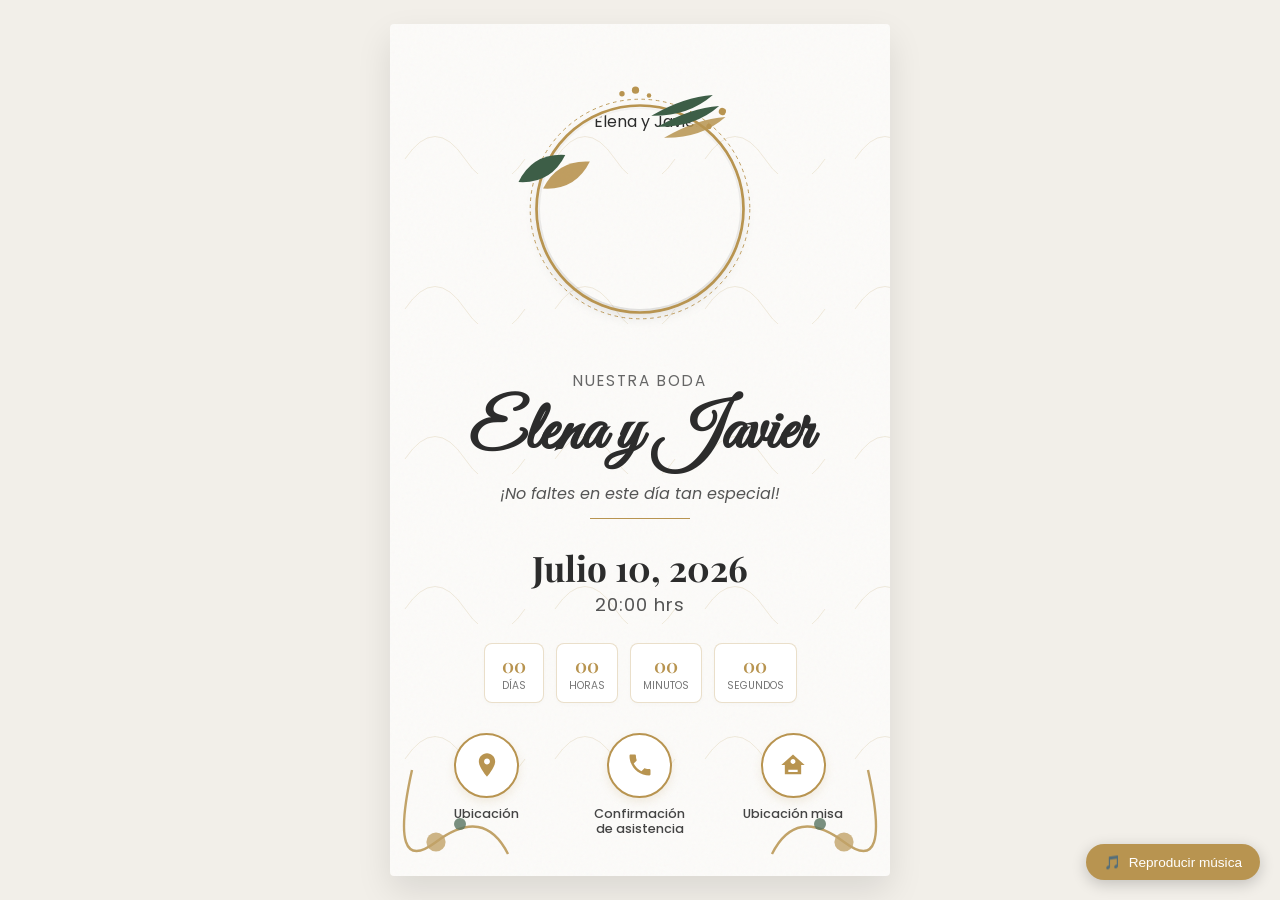
==== invitacion1.html @ 58bc8a08 "Add files via upload" ====
<!DOCTYPE html>
<html lang="es">
<head>
    <meta charset="UTF-8">
    <meta name="viewport" content="width=device-width, initial-scale=1.0">
    <title>Nuestra Boda - Elena y Javier</title>
    <style>
        @import url('https://fonts.googleapis.com/css2?family=Playfair+Display:ital,wght@0,400..900;1,400..900&family=Poppins:wght@300;400;500&display=swap');
        @import url('https://fonts.googleapis.com/css2?family=Great+Vibes&display=swap');

        :root {
            --color-dorado: #b89450;
            --color-verde: #3d5e47;
            --color-fondo: #fcfbf9;
            --color-texto: #2c2c2c;
        }

        * {
            margin: 0;
            padding: 0;
            box-sizing: border-box;
        }

        body {
            font-family: 'Poppins', sans-serif;
            background-color: #f2efe9;
            color: var(--color-texto);
            min-height: 100vh;
            display: flex;
            justify-content: center;
            align-items: center;
            padding: 20px;
        }

        .invitacion {
            background-color: var(--color-fondo);
            /* Simulación de textura de papel elegante con SVG */
            background-image: url("data:image/svg+xml,%3Csvg viewBox='0 0 200 200' xmlns='http://www.w3.org/2000/svg'%3E%3Cfilter id='noiseFilter'%3E%3CfeTurbulence type='fractalNoise' baseFrequency='0.8' numOctaves='3' stitchTiles='stitch'/%3E%3C/filter%3E%3Crect width='100%25' height='100%25' filter='url(%23noiseFilter)' opacity='0.03'/%3E%3C/svg%3E"),
                url("data:image/svg+xml,%3Csvg xmlns='http://www.w3.org/2000/svg' width='150' height='150' viewBox='0 0 100 100'%3E%3Cpath d='M10,90 Q30,60 50,90 T90,90' fill='none' stroke='%23b89450' stroke-width='0.4' opacity='0.3'/%3E%3C/svg%3E");
            
            width: 100%;
            max-width: 500px;
            padding: 40px 25px;
            text-align: center;
            box-shadow: 0 15px 35px rgba(0,0,0,0.1);
            position: relative;
            border-radius: 4px;
            overflow: hidden;
        }

        /* Esquinas decorativas florales idénticas a la referencia */
        .decoracion-esquina-izq, .decoracion-esquina-der {
            position: absolute;
            width: 120px;
            height: 120px;
            pointer-events: none;
            opacity: 0.85;
            z-index: 3;
        }

        .decoracion-esquina-izq {
            bottom: 10px;
            left: 10px;
            transform: scaleX(-1);
        }

        .decoracion-esquina-der {
            bottom: 10px;
            right: 10px;
        }

        /* Contenedor de la foto con el marco circular exacto */
        .foto-container {
            position: relative;
            width: 270px;
            height: 270px;
            margin: 10px auto 25px auto;
        }

        .foto-circulo {
            width: 200px;
            height: 200px;
            border-radius: 50%;
            object-fit: cover;
            position: absolute;
            top: 35px;
            left: 35px;
            z-index: 2;
            box-shadow: 0 5px 15px rgba(0,0,0,0.15);
        }

        .marco-ilustracion {
            position: absolute;
            top: 0;
            left: 0;
            width: 100%;
            height: 100%;
            z-index: 4;
            pointer-events: none;
        }

        /* Textos de la invitación */
        .texto-nuestra-boda {
            font-size: 0.95rem;
            letter-spacing: 2px;
            text-transform: uppercase;
            color: #666;
            margin-bottom: 5px;
        }

        .nombres {
            font-family: 'Great Vibes', cursive;
            font-size: 4.2rem;
            color: var(--color-texto);
            line-height: 1.1;
            margin-bottom: 10px;
        }

        .frase-especial {
            font-size: 1rem;
            color: #555;
            margin-bottom: 25px;
            position: relative;
            font-style: italic;
        }
        
        .frase-especial::after {
            content: '';
            display: block;
            width: 100px;
            height: 1px;
            background-color: var(--color-dorado);
            margin: 12px auto 0 auto;
        }

        .fecha-hora-box {
            margin-bottom: 25px;
        }

        .fecha-hora {
            font-family: 'Playfair Display', serif;
            font-size: 2.2rem;
            font-weight: 700;
            color: var(--color-texto);
        }

        .hora {
            font-size: 1.15rem;
            color: #555;
            letter-spacing: 1px;
        }

        /* --- NUEVO: Cuenta regresiva interactiva --- */
        .cuenta-regresiva {
            display: flex;
            justify-content: center;
            gap: 12px;
            margin-bottom: 30px;
        }

        .tiempo-item {
            background: white;
            border: 1px solid rgba(184, 148, 80, 0.3);
            padding: 8px 12px;
            border-radius: 8px;
            min-width: 60px;
            box-shadow: 0 2px 5px rgba(0,0,0,0.02);
        }

        .tiempo-numero {
            font-size: 1.2rem;
            font-weight: 600;
            color: var(--color-dorado);
            font-family: 'Playfair Display', serif;
        }

        .tiempo-etiqueta {
            font-size: 0.65rem;
            text-transform: uppercase;
            color: #777;
        }

        /* Iconos interactivos inferiores */
        .iconos-container {
            display: flex;
            justify-content: space-around;
            gap: 10px;
            margin-top: 10px;
            position: relative;
            z-index: 5;
        }

        .icono-item {
            display: flex;
            flex-direction: column;
            align-items: center;
            text-decoration: none;
            color: var(--color-texto);
            width: 100px;
            transition: all 0.3s ease;
        }
        
        .icono-item:hover {
            transform: translateY(-5px);
        }

        .icono-circulo {
            width: 65px;
            height: 65px;
            border: 2px solid var(--color-dorado);
            border-radius: 50%;
            display: flex;
            justify-content: center;
            align-items: center;
            margin-bottom: 8px;
            background-color: white;
            box-shadow: 0 4px 10px rgba(184, 148, 80, 0.15);
            transition: background-color 0.3s;
        }

        .icono-item:hover .icono-circulo {
            background-color: #fbf5e6;
        }

        .icono-svg {
            width: 28px;
            height: 28px;
            fill: var(--color-dorado);
        }

        .icono-texto {
            font-size: 0.8rem;
            line-height: 1.2;
            font-weight: 500;
            color: #444;
        }

        /* Reproductor de música flotante interactivo */
        .musica-btn {
            position: fixed;
            bottom: 20px;
            right: 20px;
            background: var(--color-dorado);
            color: white;
            border: none;
            border-radius: 50px;
            padding: 10px 18px;
            cursor: pointer;
            box-shadow: 0 4px 15px rgba(0,0,0,0.2);
            font-size: 0.85rem;
            display: flex;
            align-items: center;
            gap: 8px;
            z-index: 100;
            transition: transform 0.2s;
        }

        .musica-btn:hover {
            transform: scale(1.05);
        }

        @media (max-width: 480px) {
            .invitacion {
                padding: 30px 15px;
            }
            .foto-container {
                width: 240px;
                height: 240px;
            }
            .foto-circulo {
                width: 175px;
                height: 175px;
                top: 32px;
                left: 32px;
            }
            .nombres {
                font-size: 3.5rem;
            }
            .fecha-hora {
                font-size: 1.8rem;
            }
        }
    </style>
</head>
<body>

    <!-- Botón interactivo de música ambiental -->
    <button class="musica-btn" onclick="toggleMusica()" id="btnMusica">
        🎵 <span id="txtMusica">Reproducir música</span>
    </button>
    <audio id="audioBoda" loop>
        <source src="https://www.bensound.com/bensound-music/bensound-tenderness.mp3" type="audio/mpeg">
    </audio>

    <div class="invitacion">
        
        <!-- Esquina floral inferior izquierda -->
        <svg class="decoracion-esquina-izq" viewBox="0 0 100 100">
            <path d="M10,90 Q30,50 70,80 T90,20" fill="none" stroke="#b89450" stroke-width="2"/>
            <circle cx="70" cy="80" r="8" fill="#b89450" opacity="0.8"/>
            <circle cx="50" cy="65" r="5" fill="#3d5e47" opacity="0.8"/>
        </svg>

        <!-- Esquina floral inferior derecha -->
        <svg class="decoracion-esquina-der" viewBox="0 0 100 100">
            <path d="M10,90 Q30,50 70,80 T90,20" fill="none" stroke="#b89450" stroke-width="2"/>
            <circle cx="70" cy="80" r="8" fill="#b89450" opacity="0.8"/>
            <circle cx="50" cy="65" r="5" fill="#3d5e47" opacity="0.8"/>
        </svg>

        <!-- Foto principal con el aro exacto de hojas y ramas doradas -->
        <div class="foto-container">
            <!-- Foto de la pareja -->
            <img src="https://images.unsplash.com/photo-1519741497674-611481863552?q=80&w=800&auto=format&fit=crop" alt="Elena y Javier" class="foto-circulo">
            
            <!-- Marco SVG detallado idéntico a tu referencia con hojas y círculo dorado -->
            <svg class="marco-ilustracion" viewBox="0 0 300 300" xmlns="http://www.w3.org/2000/svg">
                <!-- Círculo base dorado principal -->
                <circle cx="150" cy="150" r="115" stroke="#b89450" stroke-width="3" fill="none"/>
                <circle cx="150" cy="150" r="122" stroke="#b89450" stroke-width="1" stroke-dasharray="4 4" fill="none"/>
                
                <!-- Hojas y ramas superiores derechas -->
                <g transform="translate(180, 20) rotate(15)">
                    <path d="M0,40 Q30,10 60,0 Q40,30 0,40" fill="#3d5e47"/>
                    <path d="M10,50 Q40,20 70,10 Q50,40 10,50" fill="#b89450" opacity="0.85"/>
                    <path d="M-10,30 Q20,0 50,-10 Q30,20 -10,30" fill="#3d5e47"/>
                    <circle cx="65" cy="5" r="4" fill="#b89450"/>
                    <circle cx="55" cy="25" r="3" fill="#b89450"/>
                </g>

                <!-- Ramas y hojas izquierdas -->
                <g transform="translate(15, 120) rotate(-30)">
                    <path d="M0,0 Q30,-20 60,0 Q30,20 0,0" fill="#3d5e47"/>
                    <path d="M20,20 Q50,0 80,20 Q50,40 20,20" fill="#b89450" opacity="0.9"/>
                </g>

                <!-- Detalles dorados flotantes superiores -->
                <circle cx="130" cy="22" r="3" fill="#b89450"/>
                <circle cx="145" cy="18" r="4" fill="#b89450"/>
                <circle cx="160" cy="24" r="2.5" fill="#b89450"/>
            </svg>
        </div>

        <p class="texto-nuestra-boda">Nuestra Boda</p>
        <h1 class="nombres">Elena y Javier</h1>
        <p class="frase-especial">¡No faltes en este día tan especial!</p>

        <div class="fecha-hora-box">
            <div class="fecha-hora">Julio 10, 2026</div>
            <div class="hora">20:00 hrs</div>
        </div>

        <!-- Cuenta regresiva interactiva en vivo -->
        <div class="cuenta-regresiva" id="countdown">
            <div class="tiempo-item">
                <div class="tiempo-numero" id="dias">00</div>
                <div class="tiempo-etiqueta">Días</div>
            </div>
            <div class="tiempo-item">
                <div class="tiempo-numero" id="horas">00</div>
                <div class="tiempo-etiqueta">Horas</div>
            </div>
            <div class="tiempo-item">
                <div class="tiempo-numero" id="minutos">00</div>
                <div class="tiempo-etiqueta">Minutos</div>
            </div>
            <div class="tiempo-item">
                <div class="tiempo-numero" id="segundos">00</div>
                <div class="tiempo-etiqueta">Segundos</div>
            </div>
        </div>

        <!-- Botones interactivos inferiores -->
        <div class="iconos-container">
            <a href="https://maps.app.goo.gl/TU_ENLACE_SALON" target="_blank" class="icono-item">
                <div class="icono-circulo">
                    <svg class="icono-svg" viewBox="0 0 24 24"><path d="M12 2C8.13 2 5 5.13 5 9c0 5.25 7 13 7 13s7-7.75 7-13c0-3.87-3.13-7-7-7zm0 9.5c-1.38 0-2.5-1.12-2.5-2.5s1.12-2.5 2.5-2.5 2.5 1.12 2.5 2.5-1.12 2.5-2.5 2.5z"/></svg>
                </div>
                <span class="icono-texto">Ubicación</span>
            </a>

            <a href="https://wa.me/5218330000000?text=¡Hola!%20Confirmo%20mi%20asistencia%20a%20la%20boda%20de%20Elena%20y%20Javier." target="_blank" class="icono-item">
                <div class="icono-circulo">
                    <svg class="icono-svg" viewBox="0 0 24 24"><path d="M6.62 10.79c1.44 2.83 3.76 5.14 6.59 6.59l2.2-2.2c.27-.27.67-.36 1.02-.24 1.12.37 2.33.57 3.57.57.55 0 1 .45 1 1V20c0 .55-.45 1-1 1-9.39 0-17-7.61-17-17 0-.55.45-1 1-1h3.5c.55 0 1 .45 1 1 0 1.25.2 2.45.57 3.57.11.35.03.74-.25 1.02l-2.2 2.2z"/></svg>
                </div>
                <span class="icono-texto">Confirmación de asistencia</span>
            </a>

            <a href="https://maps.app.goo.gl/TU_ENLACE_IGLESIA" target="_blank" class="icono-item">
                <div class="icono-circulo">
                    <svg class="icono-svg" viewBox="0 0 24 24"><path d="M12 3L2 12h3v8h14v-8h3L12 3zm0 3.84c1.16 0 2.1.94 2.1 2.1s-.94 2.1-2.1 2.1-2.1-.94-2.1-2.1.94-2.1 2.1-2.1zM16 18H8v-2h8v2z"/></svg>
                </div>
                <span class="icono-texto">Ubicación misa</span>
            </a>
        </div>
    </div>

    <!-- Script JavaScript para las funciones interactivas -->
    <script>
        // Cuenta regresiva hacia el 10 de julio de 2026 a las 20:00 hrs
        const fechaBoda = new Date("July 10, 2026 20:00:00").getTime();

        function actualizarCuentaRegresiva() {
            const ahora = new Date().getTime();
            const diferencia = fechaBoda - ahora;

            if (diferencia > 0) {
                const dias = Math.floor(diferencia / (1000 * 60 * 60 * 24));
                const horas = Math.floor((diferencia % (1000 * 60 * 60 * 24)) / (1000 * 60 * 60));
                const minutos = Math.floor((diferencia % (1000 * 60 * 60)) / (1000 * 60));
                const segundos = Math.floor((diferencia % (1000 * 60)) / 1000);

                document.getElementById("dias").innerText = String(dias).padStart(2, '0');
                document.getElementById("horas").innerText = String(horas).padStart(2, '0');
                document.getElementById("minutos").innerText = String(minutos).padStart(2, '0');
                document.getElementById("segundos").innerText = String(segundos).padStart(2, '0');
            }
        }

        setInterval(actualizarCuentaRegresiva, 1000);
        actualizarCuentaRegresiva();

        // Control de música ambiental interactiva
        const audio = document.getElementById("audioBoda");
        const txtMusica = document.getElementById("txtMusica");
        let reproduciendo = false;

        function toggleMusica() {
            if (reproduciendo) {
                audio.pause();
                txtMusica.innerText = "Reproducir música";
                reproduciendo = false;
            } else {
                audio.play();
                txtMusica.innerText = "Pausar música";
                reproduciendo = true;
            }
        }
    </script>
</body>
</html>
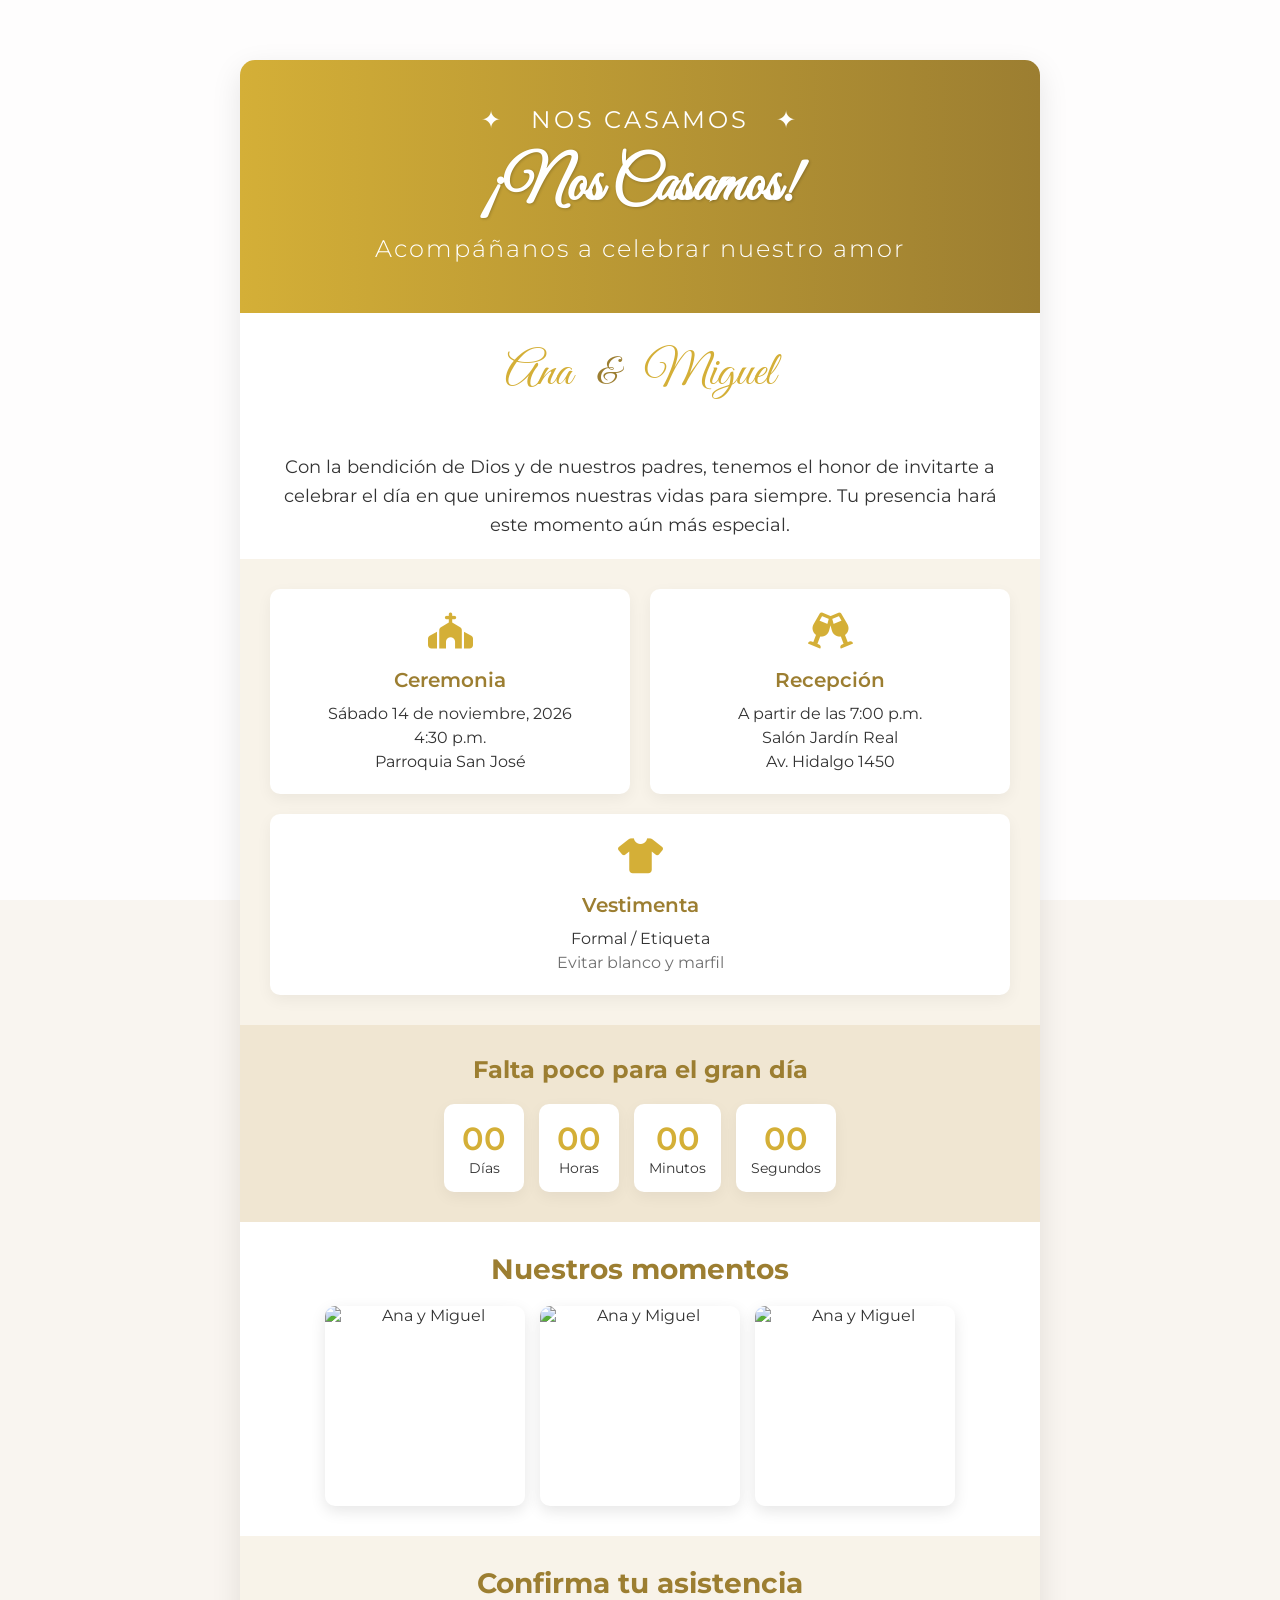
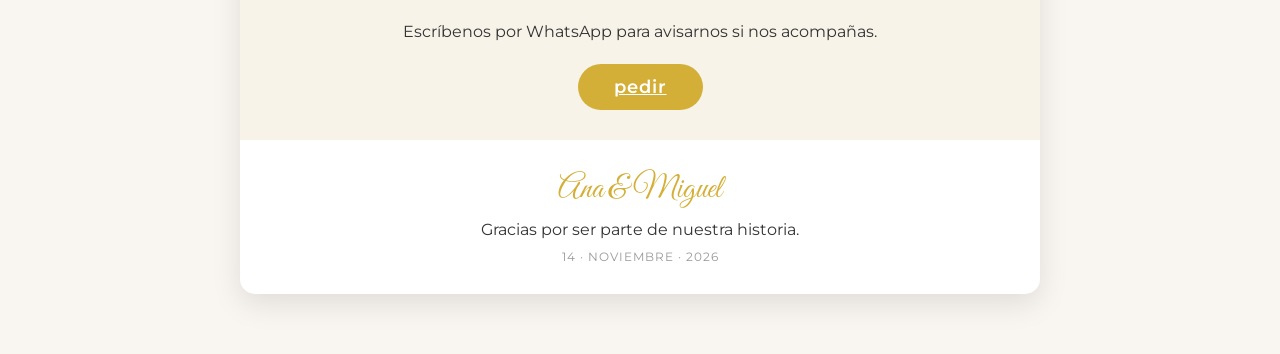
==== commit f4cbf5d8: "h" ====
--- a/invitacion1.html
+++ b/invitacion1.html
@@ -3,439 +3,526 @@
 <head>
     <meta charset="UTF-8">
     <meta name="viewport" content="width=device-width, initial-scale=1.0">
-    <title>Nuestra Boda - Elena y Javier</title>
+    <title>Invitación de Boda - Ana & Miguel</title>
+    <link href="https://fonts.googleapis.com/css2?family=Great+Vibes&family=Montserrat:wght@300;400;600&display=swap" rel="stylesheet">
+    <link rel="stylesheet" href="https://cdnjs.cloudflare.com/ajax/libs/font-awesome/6.0.0-beta3/css/all.min.css">
     <style>
-        @import url('https://fonts.googleapis.com/css2?family=Playfair+Display:ital,wght@0,400..900;1,400..900&family=Poppins:wght@300;400;500&display=swap');
-        @import url('https://fonts.googleapis.com/css2?family=Great+Vibes&display=swap');
-
         :root {
-            --color-dorado: #b89450;
-            --color-verde: #3d5e47;
-            --color-fondo: #fcfbf9;
-            --color-texto: #2c2c2c;
-        }
-
+            --primary-color: #d4af37;
+            --secondary-color: #f8f3e9;
+            --text-color: #333;
+            --accent-color: #9c7e31;
+            --light-accent: #f0e6d2;
+        }
+        
         * {
             margin: 0;
             padding: 0;
             box-sizing: border-box;
         }
-
+        
         body {
-            font-family: 'Poppins', sans-serif;
-            background-color: #f2efe9;
-            color: var(--color-texto);
-            min-height: 100vh;
-            display: flex;
-            justify-content: center;
-            align-items: center;
+            font-family: 'Montserrat', sans-serif;
+            color: var(--text-color);
+            background-color: #f9f5f0;
+            background-image: url('https://picsum.photos/seed/wedding-background/1600/1200.jpg');
+            background-size: cover;
+            background-attachment: fixed;
+            background-position: center;
+            position: relative;
+            overflow-x: hidden;
+        }
+        
+        body::before {
+            content: '';
+            position: fixed;
+            top: 0;
+            left: 0;
+            width: 100%;
+            height: 100%;
+            background-color: rgba(255, 255, 255, 0.85);
+            z-index: -1;
+        }
+        
+        .container {
+            max-width: 1000px;
+            margin: 0 auto;
             padding: 20px;
         }
-
-        .invitacion {
-            background-color: var(--color-fondo);
-            /* Simulación de textura de papel elegante con SVG */
-            background-image: url("data:image/svg+xml,%3Csvg viewBox='0 0 200 200' xmlns='http://www.w3.org/2000/svg'%3E%3Cfilter id='noiseFilter'%3E%3CfeTurbulence type='fractalNoise' baseFrequency='0.8' numOctaves='3' stitchTiles='stitch'/%3E%3C/filter%3E%3Crect width='100%25' height='100%25' filter='url(%23noiseFilter)' opacity='0.03'/%3E%3C/svg%3E"),
-                url("data:image/svg+xml,%3Csvg xmlns='http://www.w3.org/2000/svg' width='150' height='150' viewBox='0 0 100 100'%3E%3Cpath d='M10,90 Q30,60 50,90 T90,90' fill='none' stroke='%23b89450' stroke-width='0.4' opacity='0.3'/%3E%3C/svg%3E");
-            
-            width: 100%;
-            max-width: 500px;
-            padding: 40px 25px;
-            text-align: center;
-            box-shadow: 0 15px 35px rgba(0,0,0,0.1);
+        
+        .invitation-card {
+            background-color: white;
+            border-radius: 15px;
+            box-shadow: 0 10px 30px rgba(0, 0, 0, 0.1);
+            overflow: hidden;
+            margin: 40px auto;
             position: relative;
-            border-radius: 4px;
+            max-width: 800px;
+        }
+        
+        .header {
+            background: linear-gradient(to right, var(--primary-color), var(--accent-color));
+            padding: 30px 20px;
+            text-align: center;
+            position: relative;
             overflow: hidden;
         }
-
-        /* Esquinas decorativas florales idénticas a la referencia */
-        .decoracion-esquina-izq, .decoracion-esquina-der {
-            position: absolute;
-            width: 120px;
-            height: 120px;
-            pointer-events: none;
-            opacity: 0.85;
-            z-index: 3;
-        }
-
-        .decoracion-esquina-izq {
-            bottom: 10px;
-            left: 10px;
-            transform: scaleX(-1);
-        }
-
-        .decoracion-esquina-der {
-            bottom: 10px;
-            right: 10px;
-        }
-
-        /* Contenedor de la foto con el marco circular exacto */
-        .foto-container {
-            position: relative;
-            width: 270px;
-            height: 270px;
-            margin: 10px auto 25px auto;
-        }
-
-        .foto-circulo {
-            width: 200px;
-            height: 200px;
-            border-radius: 50%;
-            object-fit: cover;
-            position: absolute;
-            top: 35px;
-            left: 35px;
-            z-index: 2;
-            box-shadow: 0 5px 15px rgba(0,0,0,0.15);
-        }
-
-        .marco-ilustracion {
+        
+        .header::before {
+            content: '';
             position: absolute;
             top: 0;
             left: 0;
             width: 100%;
             height: 100%;
-            z-index: 4;
-            pointer-events: none;
-        }
-
-        /* Textos de la invitación */
-        .texto-nuestra-boda {
-            font-size: 0.95rem;
+            background-image: url('https://picsum.photos/seed/floral-pattern/1200/300.jpg');
+            background-size: cover;
+            opacity: 0.2;
+            z-index: 0;
+        }
+        
+        .header-content {
+            position: relative;
+            z-index: 1;
+        }
+        
+        .ornament {
+            font-size: 24px;
+            color: white;
+            margin: 15px 0;
+            letter-spacing: 3px;
+        }
+        
+        .title {
+            font-family: 'Great Vibes', cursive;
+            font-size: 60px;
+            color: white;
+            margin: 10px 0;
+            text-shadow: 1px 1px 3px rgba(0, 0, 0, 0.2);
+            animation: fadeIn 2s ease-in-out;
+        }
+        
+        .subtitle {
+            font-size: 24px;
+            color: white;
+            font-weight: 300;
+            margin-bottom: 20px;
             letter-spacing: 2px;
-            text-transform: uppercase;
-            color: #666;
-            margin-bottom: 5px;
-        }
-
-        .nombres {
-            font-family: 'Great Vibes', cursive;
-            font-size: 4.2rem;
-            color: var(--color-texto);
-            line-height: 1.1;
-            margin-bottom: 10px;
-        }
-
-        .frase-especial {
-            font-size: 1rem;
-            color: #555;
-            margin-bottom: 25px;
-            position: relative;
-            font-style: italic;
-        }
-        
-        .frase-especial::after {
-            content: '';
-            display: block;
-            width: 100px;
-            height: 1px;
-            background-color: var(--color-dorado);
-            margin: 12px auto 0 auto;
-        }
-
-        .fecha-hora-box {
-            margin-bottom: 25px;
-        }
-
-        .fecha-hora {
-            font-family: 'Playfair Display', serif;
-            font-size: 2.2rem;
-            font-weight: 700;
-            color: var(--color-texto);
-        }
-
-        .hora {
-            font-size: 1.15rem;
-            color: #555;
-            letter-spacing: 1px;
-        }
-
-        /* --- NUEVO: Cuenta regresiva interactiva --- */
-        .cuenta-regresiva {
-            display: flex;
-            justify-content: center;
-            gap: 12px;
-            margin-bottom: 30px;
-        }
-
-        .tiempo-item {
-            background: white;
-            border: 1px solid rgba(184, 148, 80, 0.3);
-            padding: 8px 12px;
-            border-radius: 8px;
-            min-width: 60px;
-            box-shadow: 0 2px 5px rgba(0,0,0,0.02);
-        }
-
-        .tiempo-numero {
-            font-size: 1.2rem;
-            font-weight: 600;
-            color: var(--color-dorado);
-            font-family: 'Playfair Display', serif;
-        }
-
-        .tiempo-etiqueta {
-            font-size: 0.65rem;
-            text-transform: uppercase;
-            color: #777;
-        }
-
-        /* Iconos interactivos inferiores */
-        .iconos-container {
-            display: flex;
-            justify-content: space-around;
-            gap: 10px;
-            margin-top: 10px;
-            position: relative;
-            z-index: 5;
-        }
-
-        .icono-item {
-            display: flex;
-            flex-direction: column;
-            align-items: center;
-            text-decoration: none;
-            color: var(--color-texto);
-            width: 100px;
-            transition: all 0.3s ease;
-        }
-        
-        .icono-item:hover {
-            transform: translateY(-5px);
-        }
-
-        .icono-circulo {
-            width: 65px;
-            height: 65px;
-            border: 2px solid var(--color-dorado);
-            border-radius: 50%;
+        }
+        
+        .names {
             display: flex;
             justify-content: center;
             align-items: center;
+            margin: 30px 0;
+            flex-wrap: wrap;
+        }
+        
+        .name {
+            font-family: 'Great Vibes', cursive;
+            font-size: 48px;
+            color: var(--primary-color);
+            margin: 0 15px;
+            position: relative;
+        }
+        
+        .and {
+            font-family: 'Great Vibes', cursive;
+            font-size: 36px;
+            color: var(--accent-color);
+            margin: 0 10px;
+        }
+        
+        .invitation-text {
+            text-align: center;
+            padding: 20px 40px;
+            font-size: 18px;
+            line-height: 1.6;
+        }
+        
+        .details {
+            display: flex;
+            flex-wrap: wrap;
+            justify-content: space-around;
+            padding: 20px;
+            background-color: var(--secondary-color);
+        }
+        
+        .detail-box {
+            flex: 1 1 300px;
+            padding: 20px;
+            margin: 10px;
+            text-align: center;
+            background-color: white;
+            border-radius: 10px;
+            box-shadow: 0 5px 15px rgba(0, 0, 0, 0.05);
+            transition: transform 0.3s ease;
+        }
+        
+        .detail-box:hover {
+            transform: translateY(-5px);
+        }
+        
+        .detail-icon {
+            font-size: 36px;
+            color: var(--primary-color);
+            margin-bottom: 15px;
+        }
+        
+        .detail-title {
+            font-size: 20px;
+            font-weight: 600;
+            margin-bottom: 10px;
+            color: var(--accent-color);
+        }
+        
+        .detail-info {
+            font-size: 16px;
+            line-height: 1.5;
+        }
+        
+        .countdown {
+            text-align: center;
+            padding: 30px;
+            background-color: var(--light-accent);
+        }
+        
+        .countdown-title {
+            font-size: 24px;
+            margin-bottom: 20px;
+            color: var(--accent-color);
+        }
+        
+        .countdown-timer {
+            display: flex;
+            justify-content: center;
+            gap: 15px;
+            flex-wrap: wrap;
+        }
+        
+        .countdown-item {
+            background-color: white;
+            padding: 15px;
+            border-radius: 10px;
+            box-shadow: 0 5px 15px rgba(0, 0, 0, 0.05);
+            min-width: 80px;
+        }
+        
+        .countdown-number {
+            font-size: 32px;
+            font-weight: 600;
+            color: var(--primary-color);
+            display: block;
+        }
+        
+        .countdown-label {
+            font-size: 14px;
+            color: var(--text-color);
+        }
+        
+        .gallery {
+            padding: 30px;
+            text-align: center;
+        }
+        
+        .gallery-title {
+            font-size: 28px;
+            margin-bottom: 20px;
+            color: var(--accent-color);
+        }
+        
+        .gallery-images {
+            display: flex;
+            flex-wrap: wrap;
+            justify-content: center;
+            gap: 15px;
+        }
+        
+        .gallery-image {
+            width: 200px;
+            height: 200px;
+            object-fit: cover;
+            border-radius: 10px;
+            box-shadow: 0 5px 15px rgba(0, 0, 0, 0.1);
+            transition: transform 0.3s ease;
+        }
+        
+        .gallery-image:hover {
+            transform: scale(1.05);
+        }
+        
+        .rsvp {
+            padding: 30px;
+            text-align: center;
+            background-color: var(--secondary-color);
+        }
+        
+        .rsvp-title {
+            font-size: 28px;
+            margin-bottom: 20px;
+            color: var(--accent-color);
+        }
+        
+        .rsvp-form {
+            max-width: 500px;
+            margin: 0 auto;
+        }
+        
+        .form-group {
+            margin-bottom: 20px;
+            text-align: left;
+        }
+        
+        .form-group label {
+            display: block;
             margin-bottom: 8px;
-            background-color: white;
-            box-shadow: 0 4px 10px rgba(184, 148, 80, 0.15);
-            transition: background-color 0.3s;
-        }
-
-        .icono-item:hover .icono-circulo {
-            background-color: #fbf5e6;
-        }
-
-        .icono-svg {
-            width: 28px;
-            height: 28px;
-            fill: var(--color-dorado);
-        }
-
-        .icono-texto {
-            font-size: 0.8rem;
-            line-height: 1.2;
-            font-weight: 500;
-            color: #444;
-        }
-
-        /* Reproductor de música flotante interactivo */
-        .musica-btn {
-            position: fixed;
-            bottom: 20px;
-            right: 20px;
-            background: var(--color-dorado);
+            font-weight: 600;
+        }
+        
+        .form-group input,
+        .form-group select {
+            width: 100%;
+            padding: 12px;
+            border: 1px solid #ddd;
+            border-radius: 5px;
+            font-size: 16px;
+        }
+        
+        .form-group textarea {
+            width: 100%;
+            padding: 12px;
+            border: 1px solid #ddd;
+            border-radius: 5px;
+            font-size: 16px;
+            height: 100px;
+            resize: none;
+        }
+        
+        .btn {
+            background-color: var(--primary-color);
             color: white;
             border: none;
-            border-radius: 50px;
-            padding: 10px 18px;
+            padding: 12px 30px;
+            font-size: 18px;
+            border-radius: 30px;
             cursor: pointer;
-            box-shadow: 0 4px 15px rgba(0,0,0,0.2);
-            font-size: 0.85rem;
+            transition: background-color 0.3s ease;
+            display: inline-block;
+            margin-top: 10px;
+        }
+        
+        .btn:hover {
+            background-color: var(--accent-color);
+        }
+        
+        .action-container {
             display: flex;
+            justify-content: center;
+        }
+
+        .btn-boho {
+            display: inline-flex;
             align-items: center;
-            gap: 8px;
-            z-index: 100;
-            transition: transform 0.2s;
-        }
-
-        .musica-btn:hover {
-            transform: scale(1.05);
-        }
-
-        @media (max-width: 480px) {
-            .invitacion {
-                padding: 30px 15px;
-            }
-            .foto-container {
-                width: 240px;
-                height: 240px;
-            }
-            .foto-circulo {
-                width: 175px;
-                height: 175px;
-                top: 32px;
-                left: 32px;
-            }
-            .nombres {
-                font-size: 3.5rem;
-            }
-            .fecha-hora {
-                font-size: 1.8rem;
-            }
+            gap: 10px;
+            background-color: var(--primary-color);
+            color: white;
+            border: none;
+            padding: 12px 36px;
+            font-size: 18px;
+            font-weight: 600;
+            letter-spacing: 1px;
+            border-radius: 30px;
+            cursor: pointer;
+            transition: background-color 0.3s ease, transform 0.3s ease;
+        }
+
+        .btn-boho:hover {
+            background-color: var(--accent-color);
+            transform: translateY(-3px);
+        }
+
+        .footer {
+            text-align: center;
+            padding: 30px;
+            font-size: 16px;
+        }
+
+        .footer .signature {
+            font-family: 'Great Vibes', cursive;
+            font-size: 32px;
+            color: var(--primary-color);
+            margin-bottom: 10px;
+            display: block;
+        }
+
+        .footer .fine-print {
+            font-size: 12px;
+            letter-spacing: 1px;
+            color: #999;
+            margin-top: 10px;
+        }
+
+        .rsvp-confirmation {
+            display: none;
+            margin-top: 20px;
+            padding: 15px;
+            background-color: white;
+            border-left: 4px solid var(--primary-color);
+            border-radius: 5px;
+            text-align: left;
+            font-size: 15px;
+        }
+
+        .rsvp-confirmation.show {
+            display: block;
+            animation: fadeIn 0.6s ease-in-out;
+        }
+
+        @keyframes fadeIn {
+            from { opacity: 0; }
+            to { opacity: 1; }
+        }
+
+        @keyframes slideUp {
+            from { opacity: 0; transform: translateY(20px); }
+            to { opacity: 1; transform: translateY(0); }
+        }
+
+        .invitation-card > * {
+            animation: slideUp 0.8s ease-in-out;
+        }
+
+        @media (max-width: 600px) {
+            .title { font-size: 40px; }
+            .name { font-size: 34px; }
+            .and { font-size: 26px; }
+            .names { flex-direction: column; }
+            .invitation-text { padding: 20px; font-size: 16px; }
         }
     </style>
 </head>
 <body>
 
-    <!-- Botón interactivo de música ambiental -->
-    <button class="musica-btn" onclick="toggleMusica()" id="btnMusica">
-        🎵 <span id="txtMusica">Reproducir música</span>
-    </button>
-    <audio id="audioBoda" loop>
-        <source src="https://www.bensound.com/bensound-music/bensound-tenderness.mp3" type="audio/mpeg">
-    </audio>
-
-    <div class="invitacion">
-        
-        <!-- Esquina floral inferior izquierda -->
-        <svg class="decoracion-esquina-izq" viewBox="0 0 100 100">
-            <path d="M10,90 Q30,50 70,80 T90,20" fill="none" stroke="#b89450" stroke-width="2"/>
-            <circle cx="70" cy="80" r="8" fill="#b89450" opacity="0.8"/>
-            <circle cx="50" cy="65" r="5" fill="#3d5e47" opacity="0.8"/>
-        </svg>
-
-        <!-- Esquina floral inferior derecha -->
-        <svg class="decoracion-esquina-der" viewBox="0 0 100 100">
-            <path d="M10,90 Q30,50 70,80 T90,20" fill="none" stroke="#b89450" stroke-width="2"/>
-            <circle cx="70" cy="80" r="8" fill="#b89450" opacity="0.8"/>
-            <circle cx="50" cy="65" r="5" fill="#3d5e47" opacity="0.8"/>
-        </svg>
-
-        <!-- Foto principal con el aro exacto de hojas y ramas doradas -->
-        <div class="foto-container">
-            <!-- Foto de la pareja -->
-            <img src="https://images.unsplash.com/photo-1519741497674-611481863552?q=80&w=800&auto=format&fit=crop" alt="Elena y Javier" class="foto-circulo">
-            
-            <!-- Marco SVG detallado idéntico a tu referencia con hojas y círculo dorado -->
-            <svg class="marco-ilustracion" viewBox="0 0 300 300" xmlns="http://www.w3.org/2000/svg">
-                <!-- Círculo base dorado principal -->
-                <circle cx="150" cy="150" r="115" stroke="#b89450" stroke-width="3" fill="none"/>
-                <circle cx="150" cy="150" r="122" stroke="#b89450" stroke-width="1" stroke-dasharray="4 4" fill="none"/>
-                
-                <!-- Hojas y ramas superiores derechas -->
-                <g transform="translate(180, 20) rotate(15)">
-                    <path d="M0,40 Q30,10 60,0 Q40,30 0,40" fill="#3d5e47"/>
-                    <path d="M10,50 Q40,20 70,10 Q50,40 10,50" fill="#b89450" opacity="0.85"/>
-                    <path d="M-10,30 Q20,0 50,-10 Q30,20 -10,30" fill="#3d5e47"/>
-                    <circle cx="65" cy="5" r="4" fill="#b89450"/>
-                    <circle cx="55" cy="25" r="3" fill="#b89450"/>
-                </g>
-
-                <!-- Ramas y hojas izquierdas -->
-                <g transform="translate(15, 120) rotate(-30)">
-                    <path d="M0,0 Q30,-20 60,0 Q30,20 0,0" fill="#3d5e47"/>
-                    <path d="M20,20 Q50,0 80,20 Q50,40 20,20" fill="#b89450" opacity="0.9"/>
-                </g>
-
-                <!-- Detalles dorados flotantes superiores -->
-                <circle cx="130" cy="22" r="3" fill="#b89450"/>
-                <circle cx="145" cy="18" r="4" fill="#b89450"/>
-                <circle cx="160" cy="24" r="2.5" fill="#b89450"/>
-            </svg>
-        </div>
-
-        <p class="texto-nuestra-boda">Nuestra Boda</p>
-        <h1 class="nombres">Elena y Javier</h1>
-        <p class="frase-especial">¡No faltes en este día tan especial!</p>
-
-        <div class="fecha-hora-box">
-            <div class="fecha-hora">Julio 10, 2026</div>
-            <div class="hora">20:00 hrs</div>
-        </div>
-
-        <!-- Cuenta regresiva interactiva en vivo -->
-        <div class="cuenta-regresiva" id="countdown">
-            <div class="tiempo-item">
-                <div class="tiempo-numero" id="dias">00</div>
-                <div class="tiempo-etiqueta">Días</div>
-            </div>
-            <div class="tiempo-item">
-                <div class="tiempo-numero" id="horas">00</div>
-                <div class="tiempo-etiqueta">Horas</div>
-            </div>
-            <div class="tiempo-item">
-                <div class="tiempo-numero" id="minutos">00</div>
-                <div class="tiempo-etiqueta">Minutos</div>
-            </div>
-            <div class="tiempo-item">
-                <div class="tiempo-numero" id="segundos">00</div>
-                <div class="tiempo-etiqueta">Segundos</div>
-            </div>
-        </div>
-
-        <!-- Botones interactivos inferiores -->
-        <div class="iconos-container">
-            <a href="https://maps.app.goo.gl/TU_ENLACE_SALON" target="_blank" class="icono-item">
-                <div class="icono-circulo">
-                    <svg class="icono-svg" viewBox="0 0 24 24"><path d="M12 2C8.13 2 5 5.13 5 9c0 5.25 7 13 7 13s7-7.75 7-13c0-3.87-3.13-7-7-7zm0 9.5c-1.38 0-2.5-1.12-2.5-2.5s1.12-2.5 2.5-2.5 2.5 1.12 2.5 2.5-1.12 2.5-2.5 2.5z"/></svg>
-                </div>
-                <span class="icono-texto">Ubicación</span>
-            </a>
-
-            <a href="https://wa.me/5218330000000?text=¡Hola!%20Confirmo%20mi%20asistencia%20a%20la%20boda%20de%20Elena%20y%20Javier." target="_blank" class="icono-item">
-                <div class="icono-circulo">
-                    <svg class="icono-svg" viewBox="0 0 24 24"><path d="M6.62 10.79c1.44 2.83 3.76 5.14 6.59 6.59l2.2-2.2c.27-.27.67-.36 1.02-.24 1.12.37 2.33.57 3.57.57.55 0 1 .45 1 1V20c0 .55-.45 1-1 1-9.39 0-17-7.61-17-17 0-.55.45-1 1-1h3.5c.55 0 1 .45 1 1 0 1.25.2 2.45.57 3.57.11.35.03.74-.25 1.02l-2.2 2.2z"/></svg>
-                </div>
-                <span class="icono-texto">Confirmación de asistencia</span>
-            </a>
-
-            <a href="https://maps.app.goo.gl/TU_ENLACE_IGLESIA" target="_blank" class="icono-item">
-                <div class="icono-circulo">
-                    <svg class="icono-svg" viewBox="0 0 24 24"><path d="M12 3L2 12h3v8h14v-8h3L12 3zm0 3.84c1.16 0 2.1.94 2.1 2.1s-.94 2.1-2.1 2.1-2.1-.94-2.1-2.1.94-2.1 2.1-2.1zM16 18H8v-2h8v2z"/></svg>
-                </div>
-                <span class="icono-texto">Ubicación misa</span>
-            </a>
+    <div class="container">
+        <div class="invitation-card">
+
+            <div class="header">
+                <div class="header-content">
+                    <div class="ornament">✦ &nbsp; NOS CASAMOS &nbsp; ✦</div>
+                    <h1 class="title">¡Nos Casamos!</h1>
+                    <p class="subtitle">Acompáñanos a celebrar nuestro amor</p>
+                </div>
+            </div>
+
+            <div class="names">
+                <span class="name">Ana</span>
+                <span class="and">&amp;</span>
+                <span class="name">Miguel</span>
+            </div>
+
+            <p class="invitation-text">
+                Con la bendición de Dios y de nuestros padres, tenemos el honor de invitarte a celebrar
+                el día en que uniremos nuestras vidas para siempre. Tu presencia hará este momento
+                aún más especial.
+            </p>
+
+            <div class="details">
+                <div class="detail-box">
+                    <div class="detail-icon"><i class="fa-solid fa-church"></i></div>
+                    <div class="detail-title">Ceremonia</div>
+                    <div class="detail-info">Sábado 14 de noviembre, 2026<br>4:30 p.m.<br>Parroquia San José</div>
+                </div>
+                <div class="detail-box">
+                    <div class="detail-icon"><i class="fa-solid fa-champagne-glasses"></i></div>
+                    <div class="detail-title">Recepción</div>
+                    <div class="detail-info">A partir de las 7:00 p.m.<br>Salón Jardín Real<br>Av. Hidalgo 1450</div>
+                </div>
+                <div class="detail-box">
+                    <div class="detail-icon"><i class="fa-solid fa-shirt"></i></div>
+                    <div class="detail-title">Vestimenta</div>
+                    <div class="detail-info">Formal / Etiqueta<br><span style="opacity:.7">Evitar blanco y marfil</span></div>
+                </div>
+            </div>
+
+            <div class="countdown">
+                <h2 class="countdown-title">Falta poco para el gran día</h2>
+                <div class="countdown-timer" id="countdownTimer">
+                    <div class="countdown-item">
+                        <span class="countdown-number" id="cd-days">00</span>
+                        <span class="countdown-label">Días</span>
+                    </div>
+                    <div class="countdown-item">
+                        <span class="countdown-number" id="cd-hours">00</span>
+                        <span class="countdown-label">Horas</span>
+                    </div>
+                    <div class="countdown-item">
+                        <span class="countdown-number" id="cd-mins">00</span>
+                        <span class="countdown-label">Minutos</span>
+                    </div>
+                    <div class="countdown-item">
+                        <span class="countdown-number" id="cd-secs">00</span>
+                        <span class="countdown-label">Segundos</span>
+                    </div>
+                </div>
+            </div>
+
+            <div class="gallery">
+                <h2 class="gallery-title">Nuestros momentos</h2>
+                <div class="gallery-images">
+                    <img class="gallery-image" src="https://picsum.photos/seed/ana-miguel-1/400/400.jpg" alt="Ana y Miguel">
+                    <img class="gallery-image" src="https://picsum.photos/seed/ana-miguel-2/400/400.jpg" alt="Ana y Miguel">
+                    <img class="gallery-image" src="https://picsum.photos/seed/ana-miguel-3/400/400.jpg" alt="Ana y Miguel">
+                </div>
+            </div>
+
+            <div class="rsvp">
+                <h2 class="rsvp-title">Confirma tu asistencia</h2>
+                <p style="margin-bottom: 20px; font-size: 16px; line-height: 1.5;">
+                    Escríbenos por WhatsApp para avisarnos si nos acompañas.
+                </p>
+                <div class="action-container">
+                    <a href="#" class="btn-boho" onclick="pedir();return false;">pedir</a>
+                </div>
+            </div>
+
+            <div class="footer">
+                <span class="signature">Ana &amp; Miguel</span>
+                <p>Gracias por ser parte de nuestra historia.</p>
+                <p class="fine-print">14 · NOVIEMBRE · 2026</p>
+            </div>
+
         </div>
     </div>
 
-    <!-- Script JavaScript para las funciones interactivas -->
     <script>
-        // Cuenta regresiva hacia el 10 de julio de 2026 a las 20:00 hrs
-        const fechaBoda = new Date("July 10, 2026 20:00:00").getTime();
-
-        function actualizarCuentaRegresiva() {
-            const ahora = new Date().getTime();
-            const diferencia = fechaBoda - ahora;
-
-            if (diferencia > 0) {
-                const dias = Math.floor(diferencia / (1000 * 60 * 60 * 24));
-                const horas = Math.floor((diferencia % (1000 * 60 * 60 * 24)) / (1000 * 60 * 60));
-                const minutos = Math.floor((diferencia % (1000 * 60 * 60)) / (1000 * 60));
-                const segundos = Math.floor((diferencia % (1000 * 60)) / 1000);
-
-                document.getElementById("dias").innerText = String(dias).padStart(2, '0');
-                document.getElementById("horas").innerText = String(horas).padStart(2, '0');
-                document.getElementById("minutos").innerText = String(minutos).padStart(2, '0');
-                document.getElementById("segundos").innerText = String(segundos).padStart(2, '0');
-            }
-        }
-
-        setInterval(actualizarCuentaRegresiva, 1000);
-        actualizarCuentaRegresiva();
-
-        // Control de música ambiental interactiva
-        const audio = document.getElementById("audioBoda");
-        const txtMusica = document.getElementById("txtMusica");
-        let reproduciendo = false;
-
-        function toggleMusica() {
-            if (reproduciendo) {
-                audio.pause();
-                txtMusica.innerText = "Reproducir música";
-                reproduciendo = false;
-            } else {
-                audio.play();
-                txtMusica.innerText = "Pausar música";
-                reproduciendo = true;
-            }
+        // ---------- Cuenta regresiva ----------
+        const weddingDate = new Date("2026-11-14T16:30:00-06:00").getTime();
+
+        function updateCountdown() {
+            const now = Date.now();
+            let diff = weddingDate - now;
+            if (diff < 0) diff = 0;
+
+            const days = Math.floor(diff / (1000 * 60 * 60 * 24));
+            const hours = Math.floor((diff / (1000 * 60 * 60)) % 24);
+            const mins = Math.floor((diff / (1000 * 60)) % 60);
+            const secs = Math.floor((diff / 1000) % 60);
+
+            document.getElementById('cd-days').textContent = String(days).padStart(2, '0');
+            document.getElementById('cd-hours').textContent = String(hours).padStart(2, '0');
+            document.getElementById('cd-mins').textContent = String(mins).padStart(2, '0');
+            document.getElementById('cd-secs').textContent = String(secs).padStart(2, '0');
+        }
+        updateCountdown();
+        setInterval(updateCountdown, 1000);
+
+        // ---------- RSVP -> WhatsApp ----------
+        function pedir() {
+            const telefono = "5218332555301"; // Mantengo el número solicitado
+            const mensaje = encodeURIComponent("¡Hola! Confirmo mi asistencia a la boda de Ana & Miguel 💛");
+            window.open(`https://wa.me/${telefono}?text=${mensaje}`, '_blank');
         }
     </script>
+
 </body>
 </html>
